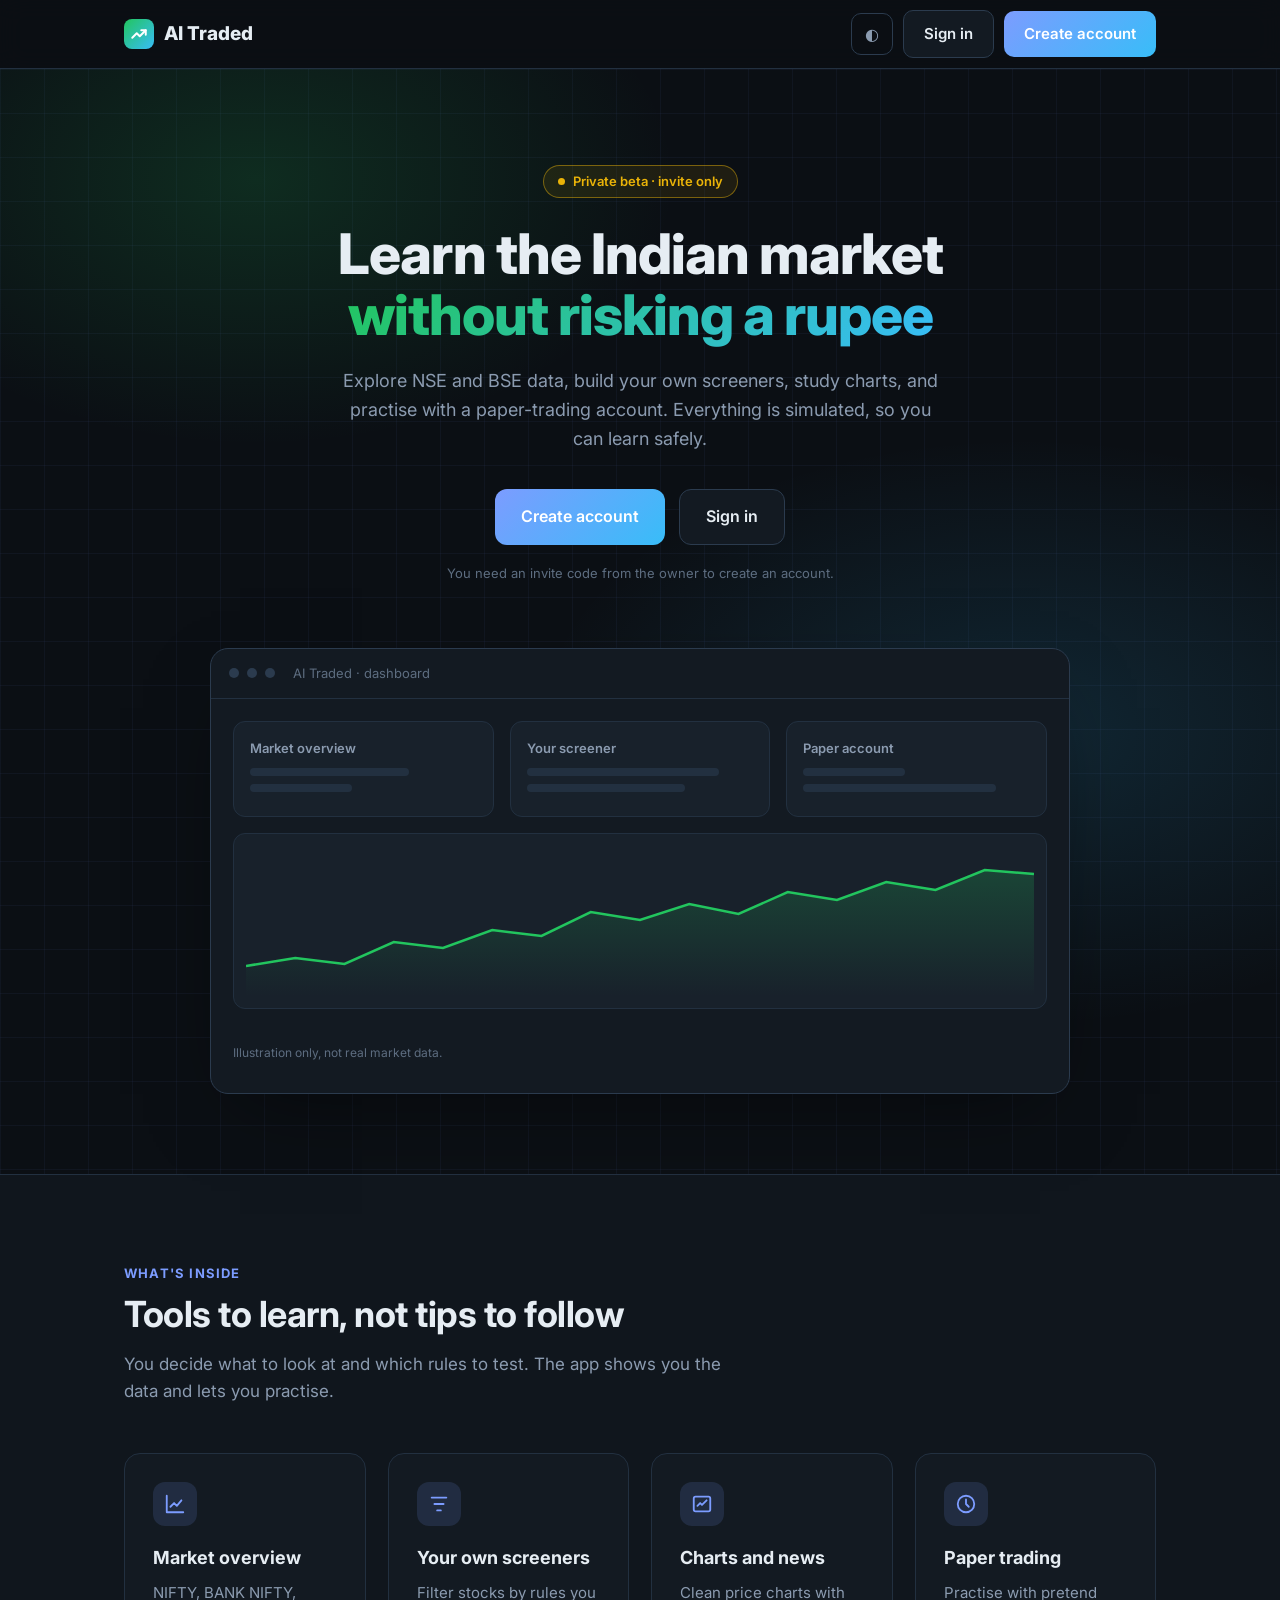
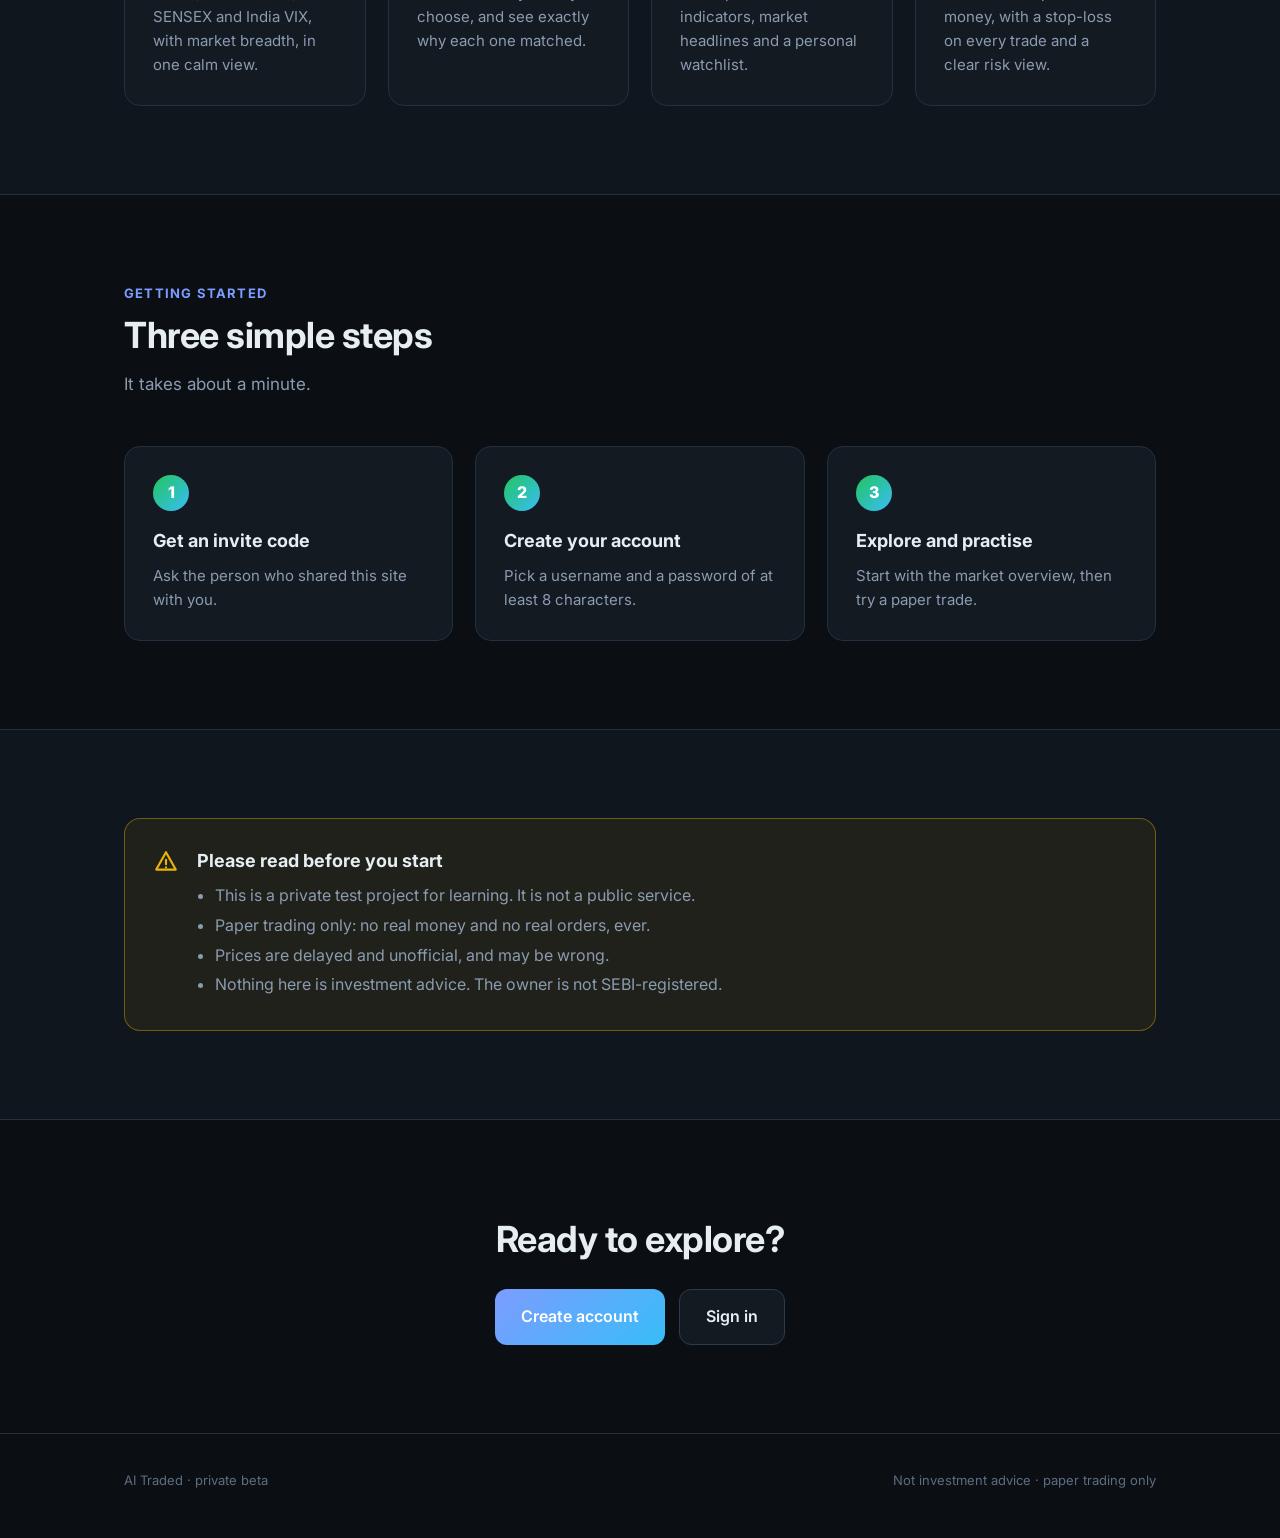
==== frontend/home.html @ 835e0529 "Private beta: home page, invite-only sign-in and sign-up, roomier layout - Logged-out visitors see a" ====
<!doctype html>
<html lang="en">
<head>
  <meta charset="utf-8">
  <meta name="viewport" content="width=device-width, initial-scale=1">
  <meta name="robots" content="noindex, nofollow">
  <title>AI Traded</title>
  <meta name="description" content="A private learning project for exploring Indian stock-market data and practising with paper trading.">
  <link rel="preconnect" href="https://fonts.googleapis.com">
  <link href="https://fonts.googleapis.com/css2?family=Inter:wght@400;500;600;700;800&display=swap" rel="stylesheet">
  <script>try { const t = localStorage.getItem("theme"); if (t) document.documentElement.dataset.theme = t; } catch { }</script>
  <style>
    :root {
      --bg: #0b0f14; --bg2: #10161d; --panel: #131a22; --panel2: #18212b; --line: #223040; --line2: #2b3b4e;
      --text: #e6edf3; --muted: #8b9bb0; --dim: #5d6d80;
      --bull: #22c55e; --bear: #ef4444; --warn: #eab308; --info: #38bdf8; --accent: #7c9cff;
      --grid: rgba(124,156,255,.05); --glow1: rgba(34,197,94,.16); --glow2: rgba(56,189,248,.14);
      color-scheme: dark;
    }
    :root[data-theme="light"] {
      --bg: #f4f6f9; --bg2: #eef1f5; --panel: #ffffff; --panel2: #f7f9fb; --line: #dfe5ec; --line2: #cfd8e3;
      --text: #0f1720; --muted: #566578; --dim: #8796a8;
      --bull: #15803d; --bear: #c62828; --warn: #a16207; --info: #0369a1; --accent: #3b5bdb;
      --grid: rgba(59,91,219,.06); --glow1: rgba(21,128,61,.10); --glow2: rgba(3,105,161,.09);
      color-scheme: light;
    }
    * { box-sizing: border-box; }
    html, body { margin: 0; }
    body { background: var(--bg); color: var(--text); font: 16px/1.6 "Inter", system-ui, sans-serif; overflow-x: hidden; }
    a { color: inherit; text-decoration: none; }
    .wrap { max-width: 1080px; margin: 0 auto; padding: 0 24px; }

    /* nav */
    nav { position: sticky; top: 0; z-index: 10; background: color-mix(in srgb, var(--bg) 82%, transparent);
      backdrop-filter: blur(12px); -webkit-backdrop-filter: blur(12px); border-bottom: 1px solid var(--line); }
    nav .wrap { display: flex; align-items: center; justify-content: space-between; height: 68px; gap: 12px; }
    .brand { display: flex; align-items: center; gap: 10px; font-weight: 800; font-size: 19px; }
    .logo { width: 30px; height: 30px; border-radius: 8px; background: linear-gradient(135deg, var(--bull), var(--info));
      display: grid; place-items: center; flex: none; }
    .logo svg { width: 18px; height: 18px; }
    .nav-actions { display: flex; gap: 10px; align-items: center; }
    .btn { display: inline-flex; align-items: center; justify-content: center; padding: 11px 20px; border-radius: 10px;
      font-weight: 600; font-size: 15px; border: 1px solid var(--line2); background: var(--panel); color: var(--text);
      transition: border-color .15s, filter .15s, transform .08s; white-space: nowrap; }
    .btn:hover { border-color: var(--accent); } .btn:active { transform: translateY(1px); }
    .btn.primary { border: 0; color: #fff; background: linear-gradient(135deg, var(--accent), var(--info)); }
    .btn.primary:hover { filter: brightness(1.08); }
    .btn.lg { padding: 14px 26px; font-size: 16px; border-radius: 12px; }

    /* hero */
    .hero { position: relative; padding: 96px 0 80px; text-align: center; }
    .hero::before { content: ""; position: absolute; inset: 0; z-index: -1; pointer-events: none;
      background:
        radial-gradient(600px 380px at 20% 10%, var(--glow1), transparent 70%),
        radial-gradient(700px 420px at 80% 60%, var(--glow2), transparent 70%),
        linear-gradient(var(--grid) 1px, transparent 1px) 0 0 / 44px 44px,
        linear-gradient(90deg, var(--grid) 1px, transparent 1px) 0 0 / 44px 44px; }
    .badge { display: inline-flex; align-items: center; gap: 8px; padding: 5px 14px; border-radius: 999px;
      font-size: 13px; font-weight: 600; color: var(--warn); border: 1px solid color-mix(in srgb, var(--warn) 45%, transparent);
      background: color-mix(in srgb, var(--warn) 9%, transparent); }
    .badge i { width: 7px; height: 7px; border-radius: 50%; background: var(--warn); }
    h1 { margin: 26px auto 20px; max-width: 760px; font-size: clamp(34px, 6vw, 56px); line-height: 1.1;
      letter-spacing: -1px; font-weight: 800; }
    h1 span { background: linear-gradient(135deg, var(--bull), var(--info)); -webkit-background-clip: text;
      background-clip: text; color: transparent; }
    .lead { margin: 0 auto; max-width: 600px; font-size: 18px; color: var(--muted); }
    .cta { display: flex; gap: 14px; justify-content: center; flex-wrap: wrap; margin-top: 36px; }
    .small { margin-top: 18px; font-size: 13px; color: var(--dim); }

    /* preview card (illustration only, no real data) */
    .preview { margin: 64px auto 0; max-width: 860px; border-radius: 18px; border: 1px solid var(--line2);
      background: var(--panel); box-shadow: 0 30px 80px -30px rgba(0,0,0,.5); overflow: hidden; text-align: left; }
    .pv-top { display: flex; gap: 8px; padding: 14px 18px; border-bottom: 1px solid var(--line); align-items: center; }
    .pv-top i { width: 10px; height: 10px; border-radius: 50%; background: var(--line2); }
    .pv-top span { margin-left: 10px; font-size: 13px; color: var(--dim); }
    .pv-body { display: grid; grid-template-columns: repeat(3, 1fr); gap: 16px; padding: 22px; }
    .pv-tile { border: 1px solid var(--line); border-radius: 12px; padding: 16px; background: var(--panel2); }
    .pv-tile b { display: block; font-size: 13px; color: var(--muted); font-weight: 600; margin-bottom: 10px; }
    .bar { height: 8px; border-radius: 99px; background: var(--line); margin: 8px 0; }
    .bar.a { width: 70%; } .bar.b { width: 45%; } .bar.c { width: 85%; }
    .pv-chart { grid-column: 1 / -1; border: 1px solid var(--line); border-radius: 12px; background: var(--panel2); padding: 12px; }
    .pv-chart svg { display: block; width: 100%; height: 150px; }
    .pv-cap { padding: 0 22px 18px; font-size: 12px; color: var(--dim); }

    /* sections */
    section { padding: 88px 0; }
    section.alt { background: var(--bg2); border-top: 1px solid var(--line); border-bottom: 1px solid var(--line); }
    .eyebrow { font-size: 13px; font-weight: 700; letter-spacing: 1.2px; text-transform: uppercase; color: var(--accent); }
    h2 { margin: 10px 0 14px; font-size: clamp(26px, 4vw, 36px); letter-spacing: -.5px; line-height: 1.2; }
    .sec-lead { margin: 0 0 48px; max-width: 620px; color: var(--muted); font-size: 17px; }

    .grid { display: grid; grid-template-columns: repeat(auto-fit, minmax(230px, 1fr)); gap: 22px; }
    .feature { padding: 28px; border-radius: 16px; border: 1px solid var(--line); background: var(--panel); }
    .ico { width: 44px; height: 44px; border-radius: 12px; display: grid; place-items: center; margin-bottom: 18px;
      background: color-mix(in srgb, var(--accent) 14%, transparent); color: var(--accent); }
    .ico svg { width: 22px; height: 22px; }
    .feature h3 { margin: 0 0 8px; font-size: 18px; }
    .feature p { margin: 0; color: var(--muted); font-size: 15px; }

    .steps { display: grid; grid-template-columns: repeat(auto-fit, minmax(240px, 1fr)); gap: 22px; counter-reset: s; }
    .step { padding: 28px; border-radius: 16px; border: 1px solid var(--line); background: var(--panel); }
    .step::before { counter-increment: s; content: counter(s); display: grid; place-items: center; width: 36px; height: 36px;
      border-radius: 50%; font-weight: 800; color: #fff; margin-bottom: 16px;
      background: linear-gradient(135deg, var(--bull), var(--info)); }
    .step h3 { margin: 0 0 8px; font-size: 18px; }
    .step p { margin: 0; color: var(--muted); font-size: 15px; }

    .notice { display: flex; gap: 18px; align-items: flex-start; padding: 28px; border-radius: 16px;
      border: 1px solid color-mix(in srgb, var(--warn) 40%, transparent); background: color-mix(in srgb, var(--warn) 7%, transparent); }
    .notice svg { flex: none; width: 26px; height: 26px; color: var(--warn); margin-top: 2px; }
    .notice h3 { margin: 0 0 8px; font-size: 18px; }
    .notice ul { margin: 0; padding-left: 18px; color: var(--muted); }
    .notice li { margin: 4px 0; }

    .final { text-align: center; }
    .final .cta { margin-top: 28px; }
    footer { padding: 36px 0 48px; border-top: 1px solid var(--line); color: var(--dim); font-size: 13px; }
    footer .wrap { display: flex; justify-content: space-between; gap: 16px; flex-wrap: wrap; }
    #theme { cursor: pointer; background: none; border: 1px solid var(--line2); color: var(--muted); border-radius: 10px;
      width: 42px; height: 42px; font-size: 16px; }

    @media (max-width: 640px) {
      .wrap { padding: 0 16px; }
      nav .btn.ghost { display: none; }
      .brand { white-space: nowrap; font-size: 17px; }
      nav .btn.primary { padding: 10px 14px; font-size: 14px; }
      .hero { padding: 64px 0 56px; }
      .pv-body { grid-template-columns: 1fr; }
      section { padding: 64px 0; }
      .notice { flex-direction: column; }
    }
  </style>
</head>
<body>
  <nav>
    <div class="wrap">
      <a class="brand" href="/"><span class="logo"><svg viewBox="0 0 24 24" fill="none" stroke="#fff" stroke-width="2.6" stroke-linecap="round" stroke-linejoin="round"><path d="M3 17l6-6 4 4 8-8"/><path d="M15 7h6v6"/></svg></span>AI Traded</a>
      <div class="nav-actions">
        <button id="theme" title="Light / dark" aria-label="Toggle light or dark theme">◐</button>
        <a class="btn ghost" href="/login">Sign in</a>
        <a class="btn primary" href="/signup" data-signup>Create account</a>
      </div>
    </div>
  </nav>

  <header class="hero">
    <div class="wrap">
      <span class="badge"><i></i>Private beta · invite only</span>
      <h1>Learn the Indian market <span>without risking a rupee</span></h1>
      <p class="lead">Explore NSE and BSE data, build your own screeners, study charts, and practise with a paper-trading
        account. Everything is simulated, so you can learn safely.</p>
      <div class="cta">
        <a class="btn primary lg" href="/signup" data-signup>Create account</a>
        <a class="btn lg" href="/login">Sign in</a>
      </div>
      <p class="small">You need an invite code from the owner to create an account.</p>

      <div class="preview" aria-hidden="true">
        <div class="pv-top"><i></i><i></i><i></i><span>AI Traded · dashboard</span></div>
        <div class="pv-body">
          <div class="pv-tile"><b>Market overview</b><div class="bar a"></div><div class="bar b"></div></div>
          <div class="pv-tile"><b>Your screener</b><div class="bar c"></div><div class="bar a"></div></div>
          <div class="pv-tile"><b>Paper account</b><div class="bar b"></div><div class="bar c"></div></div>
          <div class="pv-chart">
            <svg viewBox="0 0 800 150" preserveAspectRatio="none">
              <defs><linearGradient id="g" x1="0" x2="0" y1="0" y2="1"><stop offset="0" stop-color="#22c55e" stop-opacity=".22"/><stop offset="1" stop-color="#22c55e" stop-opacity="0"/></linearGradient></defs>
              <path d="M0 120 L50 112 L100 118 L150 96 L200 102 L250 84 L300 90 L350 66 L400 74 L450 58 L500 68 L550 46 L600 54 L650 36 L700 44 L750 24 L800 28 L800 150 L0 150 Z" fill="url(#g)"/>
              <path d="M0 120 L50 112 L100 118 L150 96 L200 102 L250 84 L300 90 L350 66 L400 74 L450 58 L500 68 L550 46 L600 54 L650 36 L700 44 L750 24 L800 28" fill="none" stroke="#22c55e" stroke-width="2.5"/>
            </svg>
          </div>
        </div>
        <p class="pv-cap">Illustration only, not real market data.</p>
      </div>
    </div>
  </header>

  <section class="alt">
    <div class="wrap">
      <div class="eyebrow">What's inside</div>
      <h2>Tools to learn, not tips to follow</h2>
      <p class="sec-lead">You decide what to look at and which rules to test. The app shows you the data and lets you practise.</p>
      <div class="grid">
        <div class="feature">
          <div class="ico"><svg viewBox="0 0 24 24" fill="none" stroke="currentColor" stroke-width="2" stroke-linecap="round" stroke-linejoin="round"><path d="M3 3v18h18"/><path d="M7 15l4-4 3 3 5-6"/></svg></div>
          <h3>Market overview</h3>
          <p>NIFTY, BANK NIFTY, SENSEX and India VIX, with market breadth, in one calm view.</p>
        </div>
        <div class="feature">
          <div class="ico"><svg viewBox="0 0 24 24" fill="none" stroke="currentColor" stroke-width="2" stroke-linecap="round" stroke-linejoin="round"><path d="M4 5h16"/><path d="M7 12h10"/><path d="M10 19h4"/></svg></div>
          <h3>Your own screeners</h3>
          <p>Filter stocks by rules you choose, and see exactly why each one matched.</p>
        </div>
        <div class="feature">
          <div class="ico"><svg viewBox="0 0 24 24" fill="none" stroke="currentColor" stroke-width="2" stroke-linecap="round" stroke-linejoin="round"><rect x="3" y="4" width="18" height="16" rx="2"/><path d="M7 14l3-3 2 2 5-5"/></svg></div>
          <h3>Charts and news</h3>
          <p>Clean price charts with indicators, market headlines and a personal watchlist.</p>
        </div>
        <div class="feature">
          <div class="ico"><svg viewBox="0 0 24 24" fill="none" stroke="currentColor" stroke-width="2" stroke-linecap="round" stroke-linejoin="round"><circle cx="12" cy="12" r="9"/><path d="M12 7v5l3 3"/></svg></div>
          <h3>Paper trading</h3>
          <p>Practise with pretend money, with a stop-loss on every trade and a clear risk view.</p>
        </div>
      </div>
    </div>
  </section>

  <section>
    <div class="wrap">
      <div class="eyebrow">Getting started</div>
      <h2>Three simple steps</h2>
      <p class="sec-lead">It takes about a minute.</p>
      <div class="steps">
        <div class="step"><h3>Get an invite code</h3><p>Ask the person who shared this site with you.</p></div>
        <div class="step"><h3>Create your account</h3><p>Pick a username and a password of at least 8 characters.</p></div>
        <div class="step"><h3>Explore and practise</h3><p>Start with the market overview, then try a paper trade.</p></div>
      </div>
    </div>
  </section>

  <section class="alt">
    <div class="wrap">
      <div class="notice">
        <svg viewBox="0 0 24 24" fill="none" stroke="currentColor" stroke-width="2" stroke-linecap="round" stroke-linejoin="round"><path d="M12 3l9 16H3z"/><path d="M12 10v4"/><path d="M12 17h.01"/></svg>
        <div>
          <h3>Please read before you start</h3>
          <ul>
            <li>This is a private test project for learning. It is not a public service.</li>
            <li>Paper trading only: no real money and no real orders, ever.</li>
            <li>Prices are delayed and unofficial, and may be wrong.</li>
            <li>Nothing here is investment advice. The owner is not SEBI-registered.</li>
          </ul>
        </div>
      </div>
    </div>
  </section>

  <section class="final">
    <div class="wrap">
      <h2>Ready to explore?</h2>
      <div class="cta">
        <a class="btn primary lg" href="/signup" data-signup>Create account</a>
        <a class="btn lg" href="/login">Sign in</a>
      </div>
    </div>
  </section>

  <footer>
    <div class="wrap">
      <span>AI Traded · private beta</span>
      <span>Not investment advice · paper trading only</span>
    </div>
  </footer>

  <script>
    document.getElementById("theme").addEventListener("click", () => {
      const cur = document.documentElement.dataset.theme === "light" ? "dark" : "light";
      document.documentElement.dataset.theme = cur;
      try { localStorage.setItem("theme", cur); } catch { }
    });
    // if the owner turned sign-up off, send "Create account" buttons to sign in instead
    fetch("/api/auth/me").then((r) => r.json()).then((d) => {
      if (!d.signup_enabled) document.querySelectorAll("[data-signup]").forEach((a) => {
        a.href = "/login"; a.textContent = "Sign in";
      });
    }).catch(() => { });
  </script>
</body>
</html>
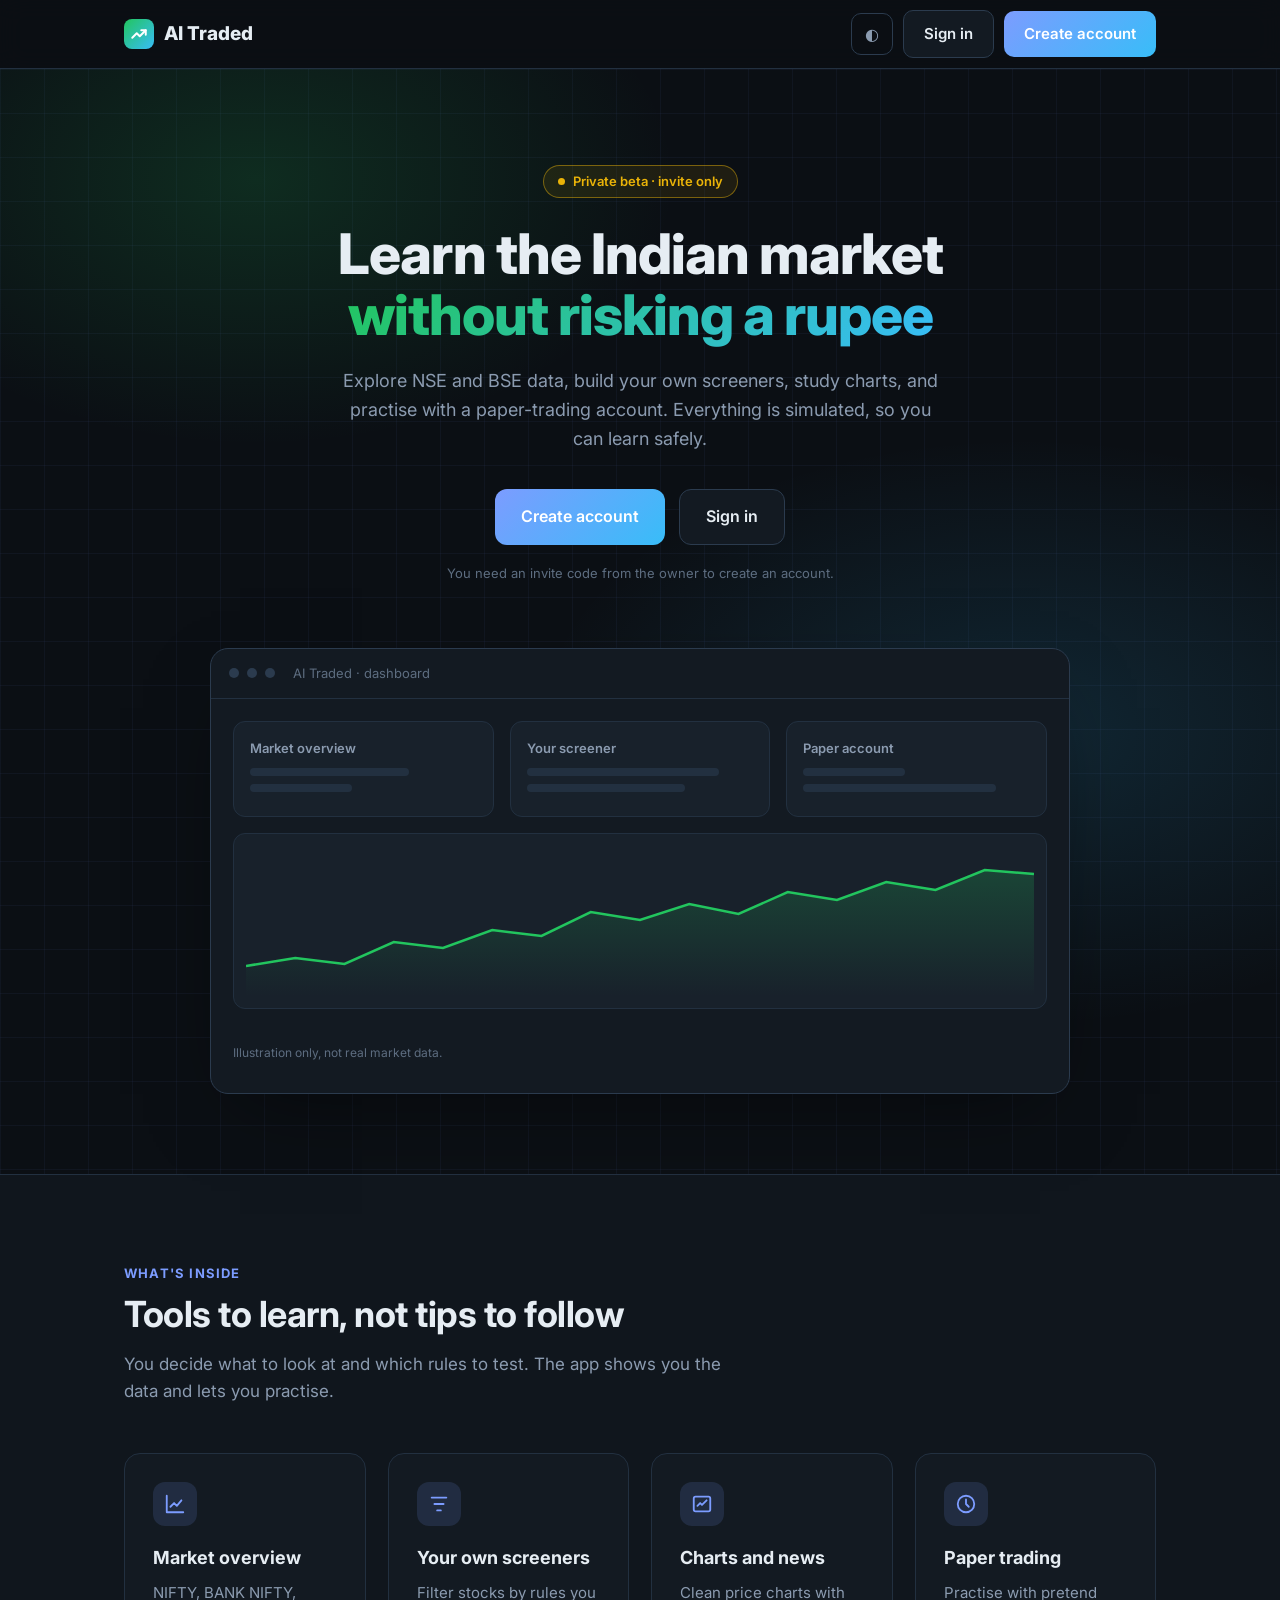
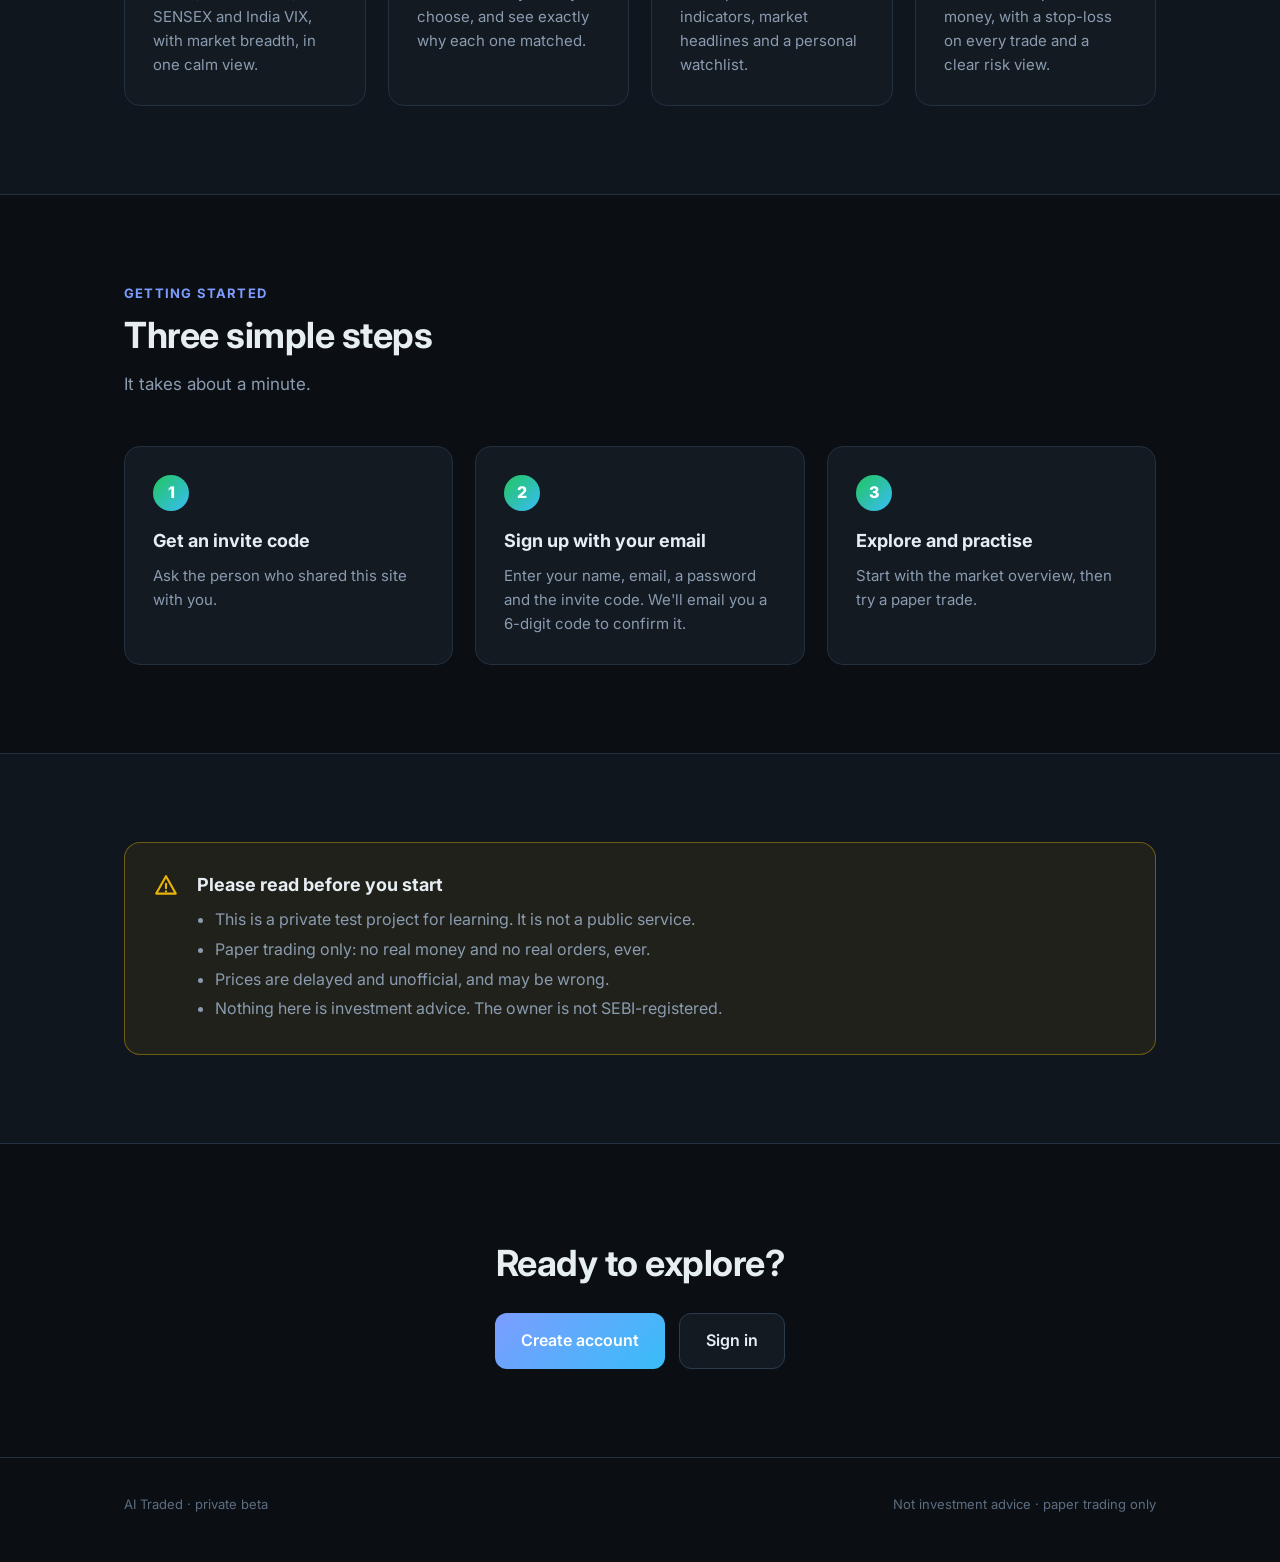
==== commit 2a028204: "Email accounts: sign up with a 6-digit emailed code, forgot password - Sign-up: name, email, passwor" ====
--- a/frontend/home.html
+++ b/frontend/home.html
@@ -211,7 +211,7 @@
       <p class="sec-lead">It takes about a minute.</p>
       <div class="steps">
         <div class="step"><h3>Get an invite code</h3><p>Ask the person who shared this site with you.</p></div>
-        <div class="step"><h3>Create your account</h3><p>Pick a username and a password of at least 8 characters.</p></div>
+        <div class="step"><h3>Sign up with your email</h3><p>Enter your name, email, a password and the invite code. We'll email you a 6-digit code to confirm it.</p></div>
         <div class="step"><h3>Explore and practise</h3><p>Start with the market overview, then try a paper trade.</p></div>
       </div>
     </div>
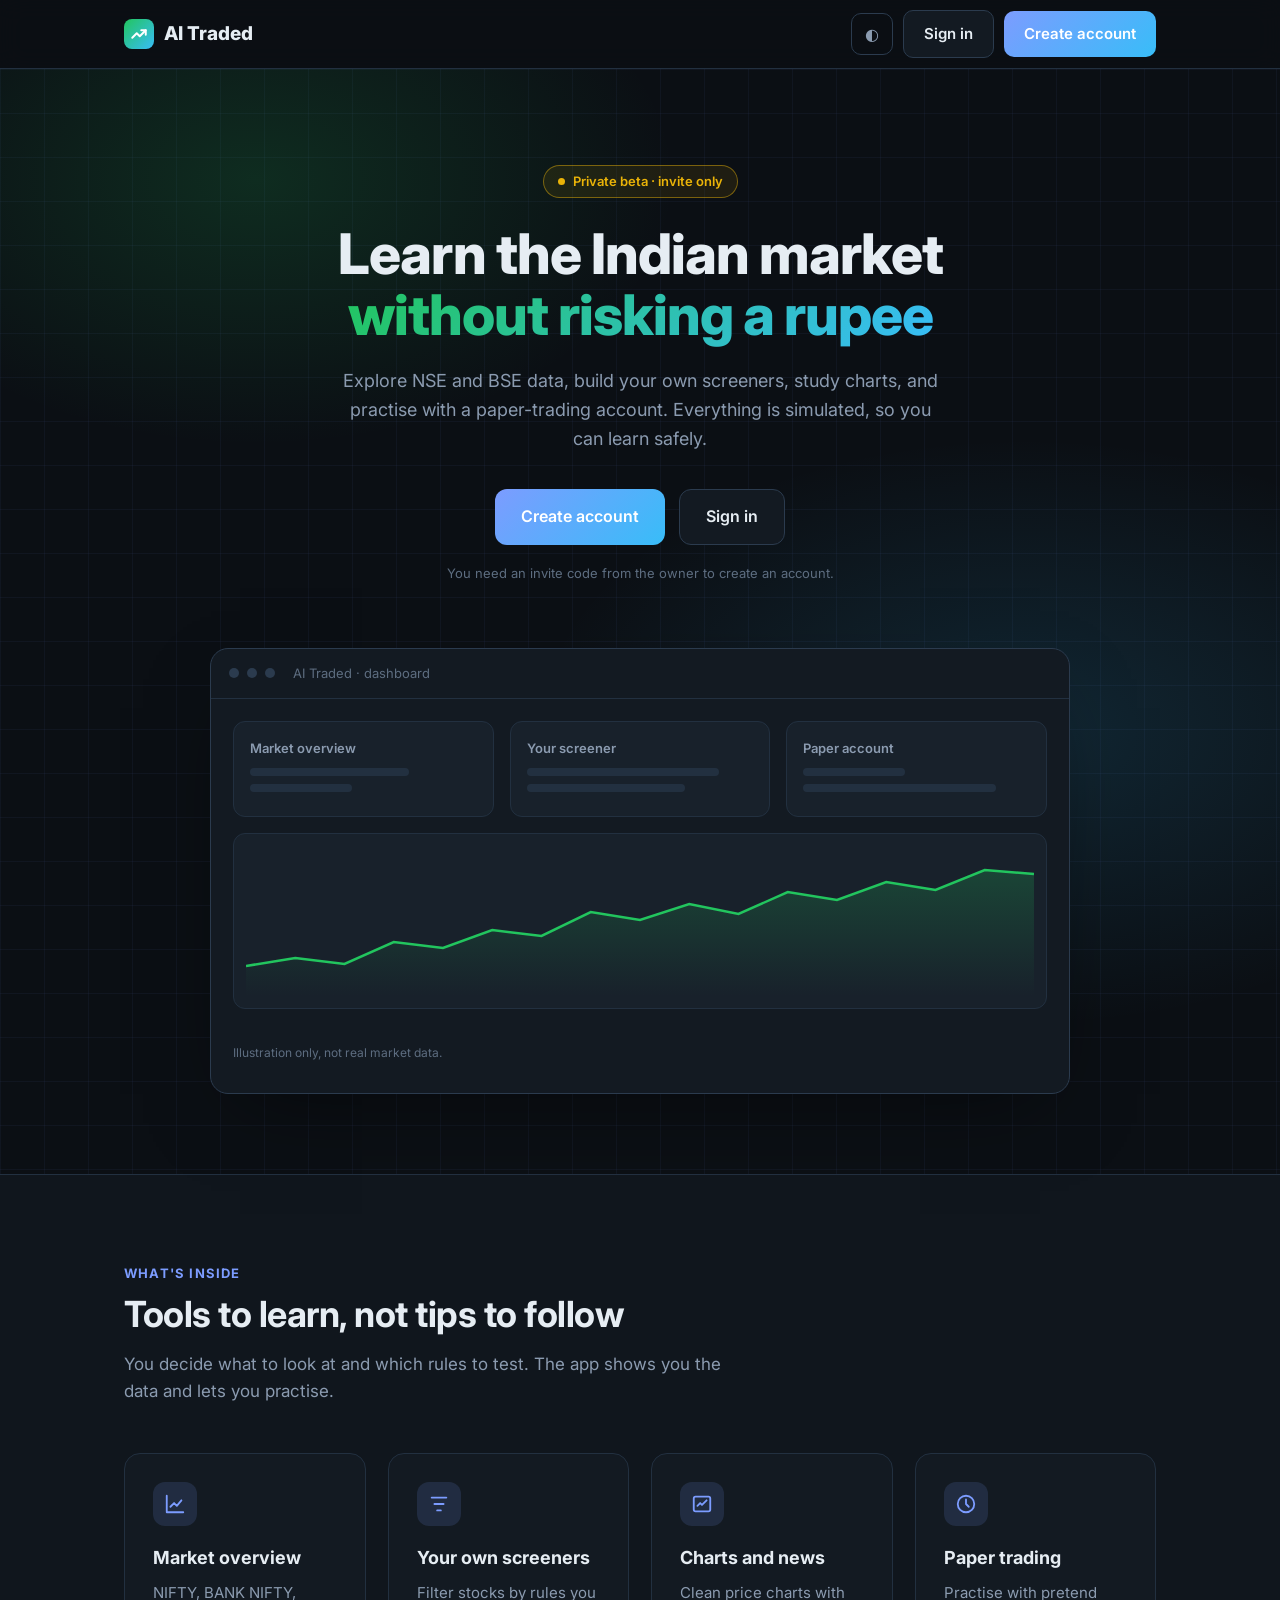
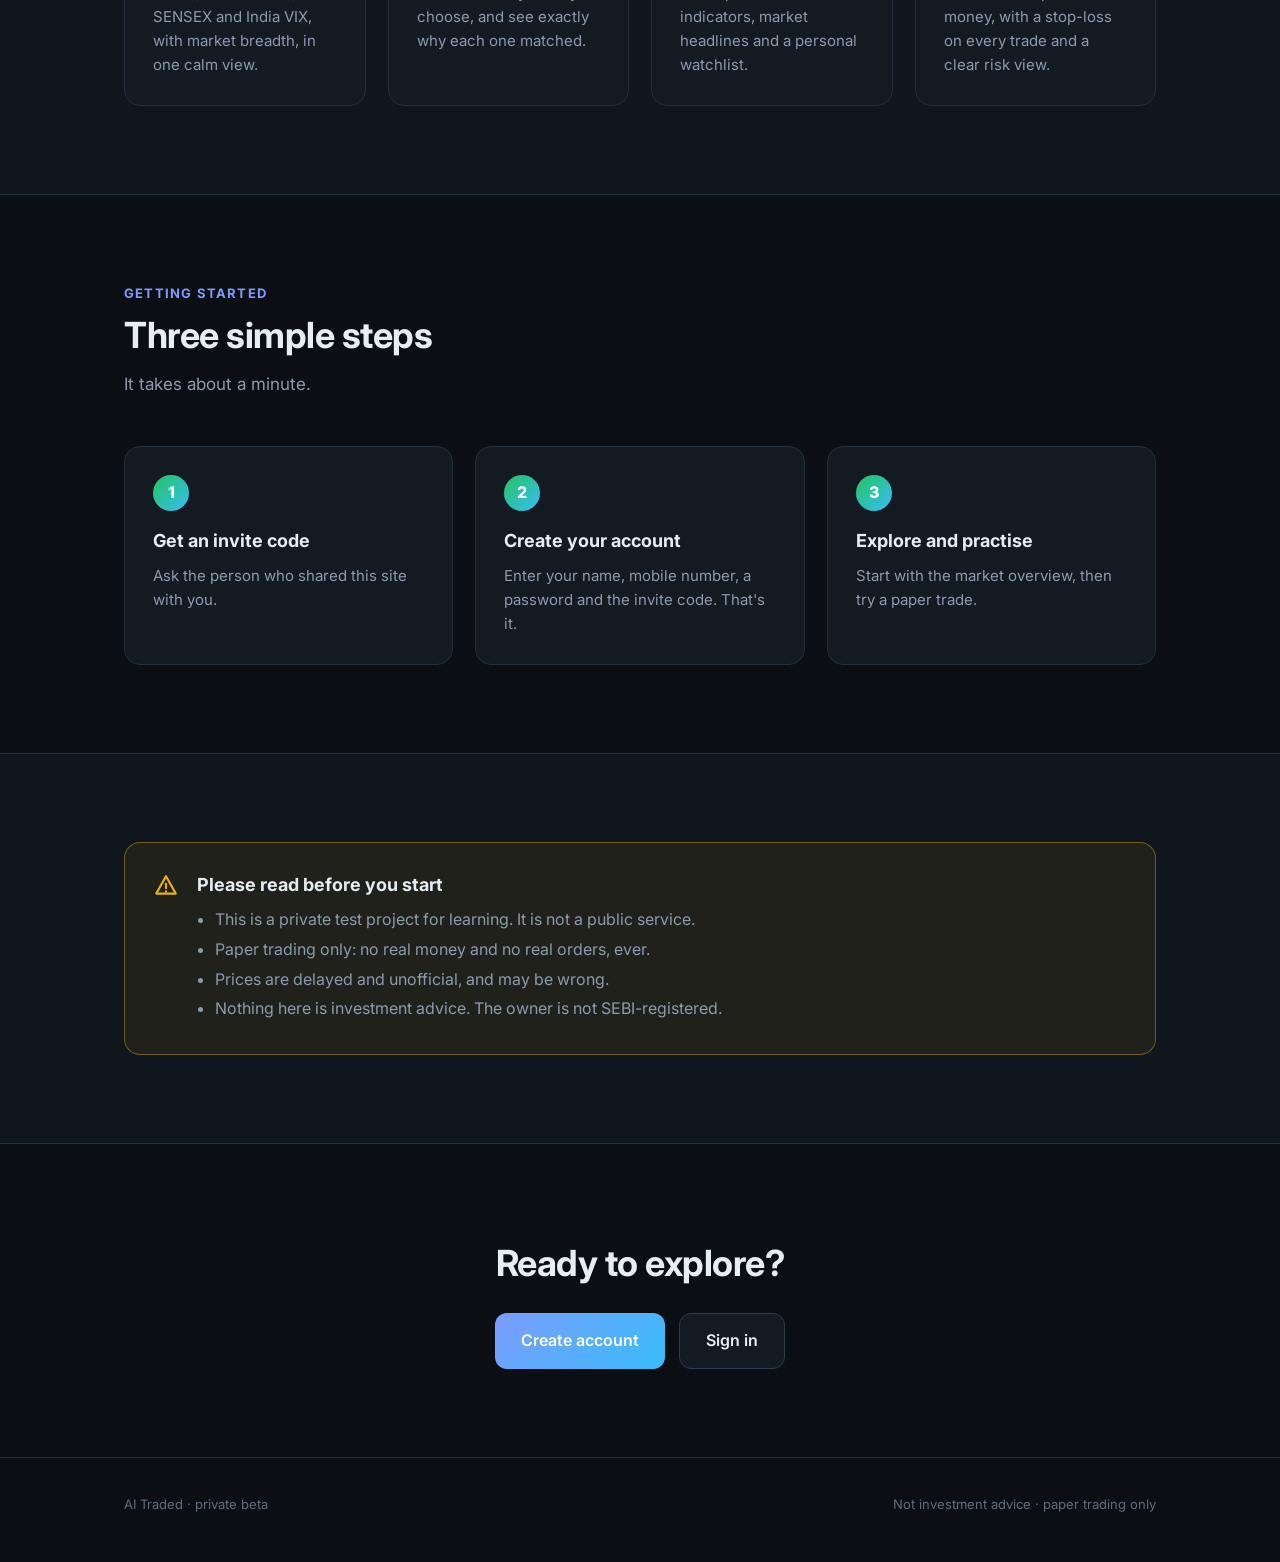
==== commit 5881e710: "Sign up with a mobile number (no OTP) until email is set up; owner Members page - Mobile sign-up: na" ====
--- a/frontend/home.html
+++ b/frontend/home.html
@@ -211,7 +211,7 @@
       <p class="sec-lead">It takes about a minute.</p>
       <div class="steps">
         <div class="step"><h3>Get an invite code</h3><p>Ask the person who shared this site with you.</p></div>
-        <div class="step"><h3>Sign up with your email</h3><p>Enter your name, email, a password and the invite code. We'll email you a 6-digit code to confirm it.</p></div>
+        <div class="step"><h3>Create your account</h3><p>Enter your name, mobile number, a password and the invite code. That's it.</p></div>
         <div class="step"><h3>Explore and practise</h3><p>Start with the market overview, then try a paper trade.</p></div>
       </div>
     </div>
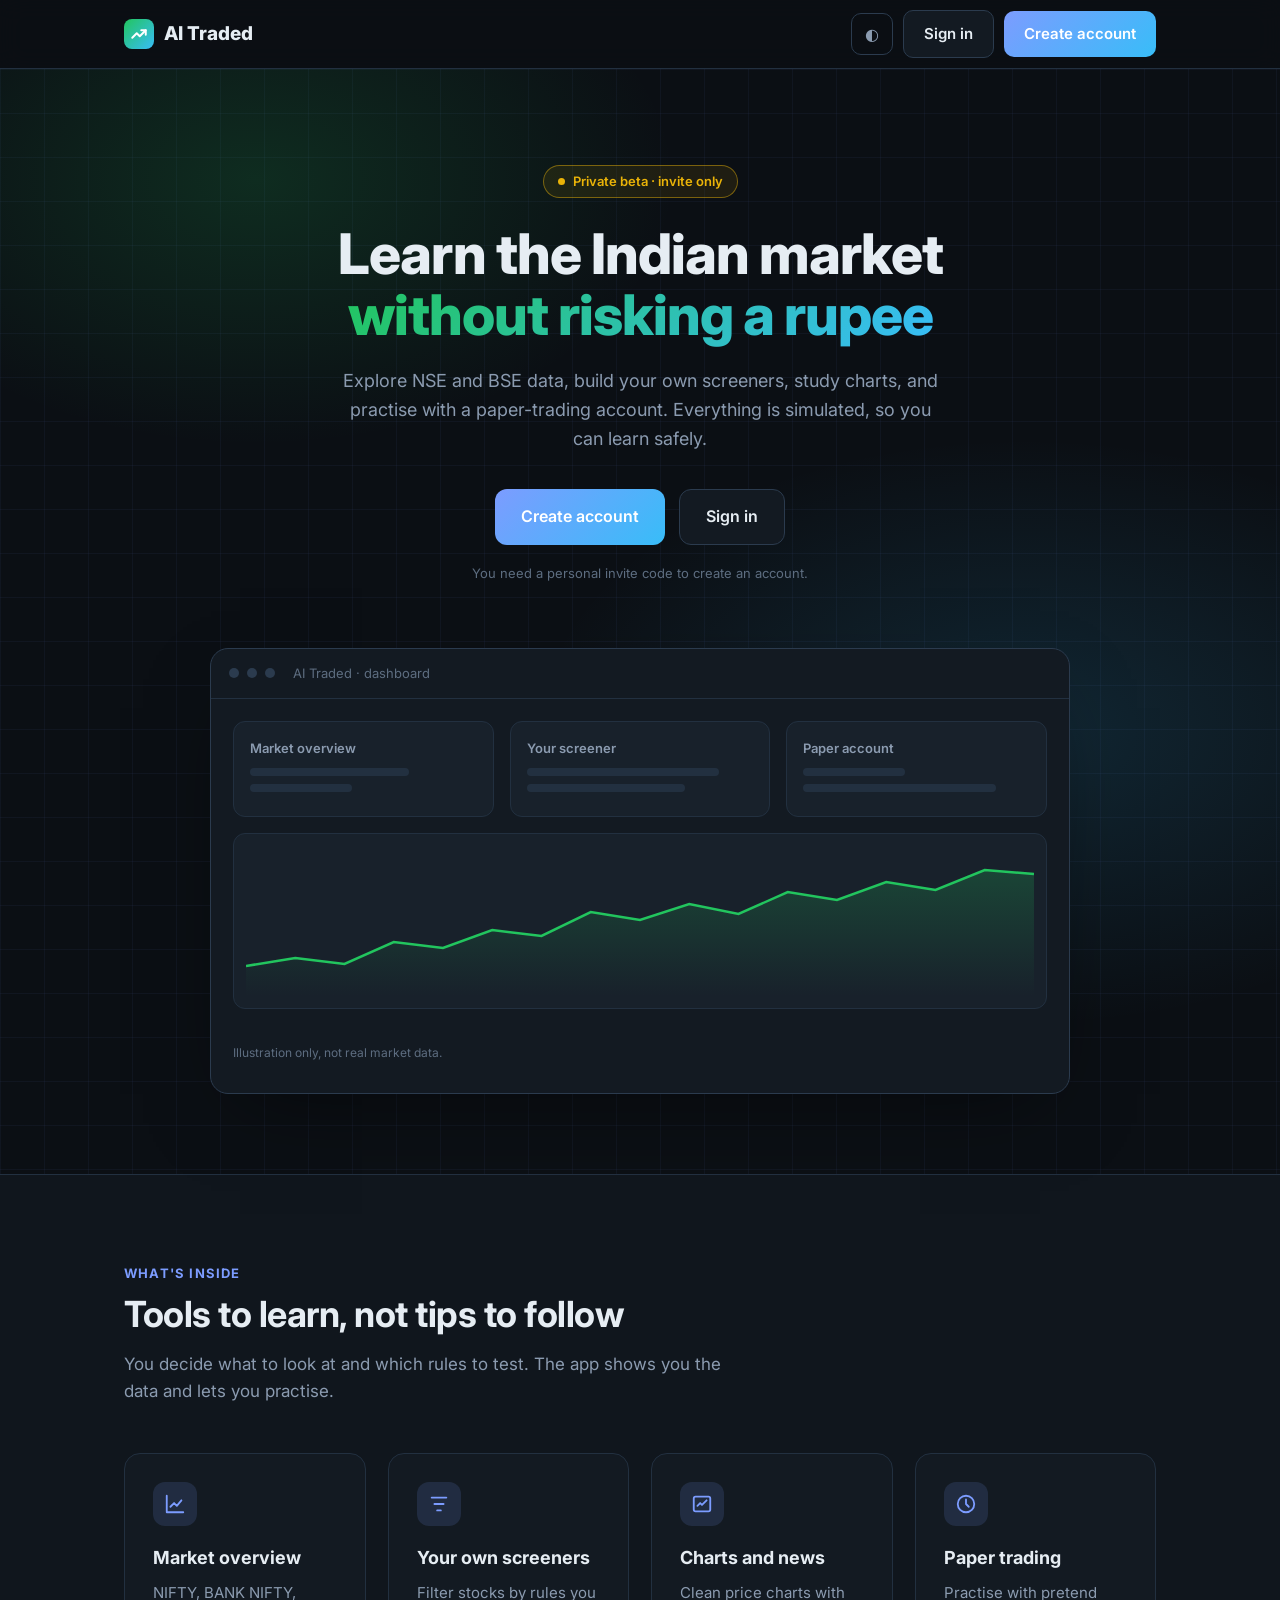
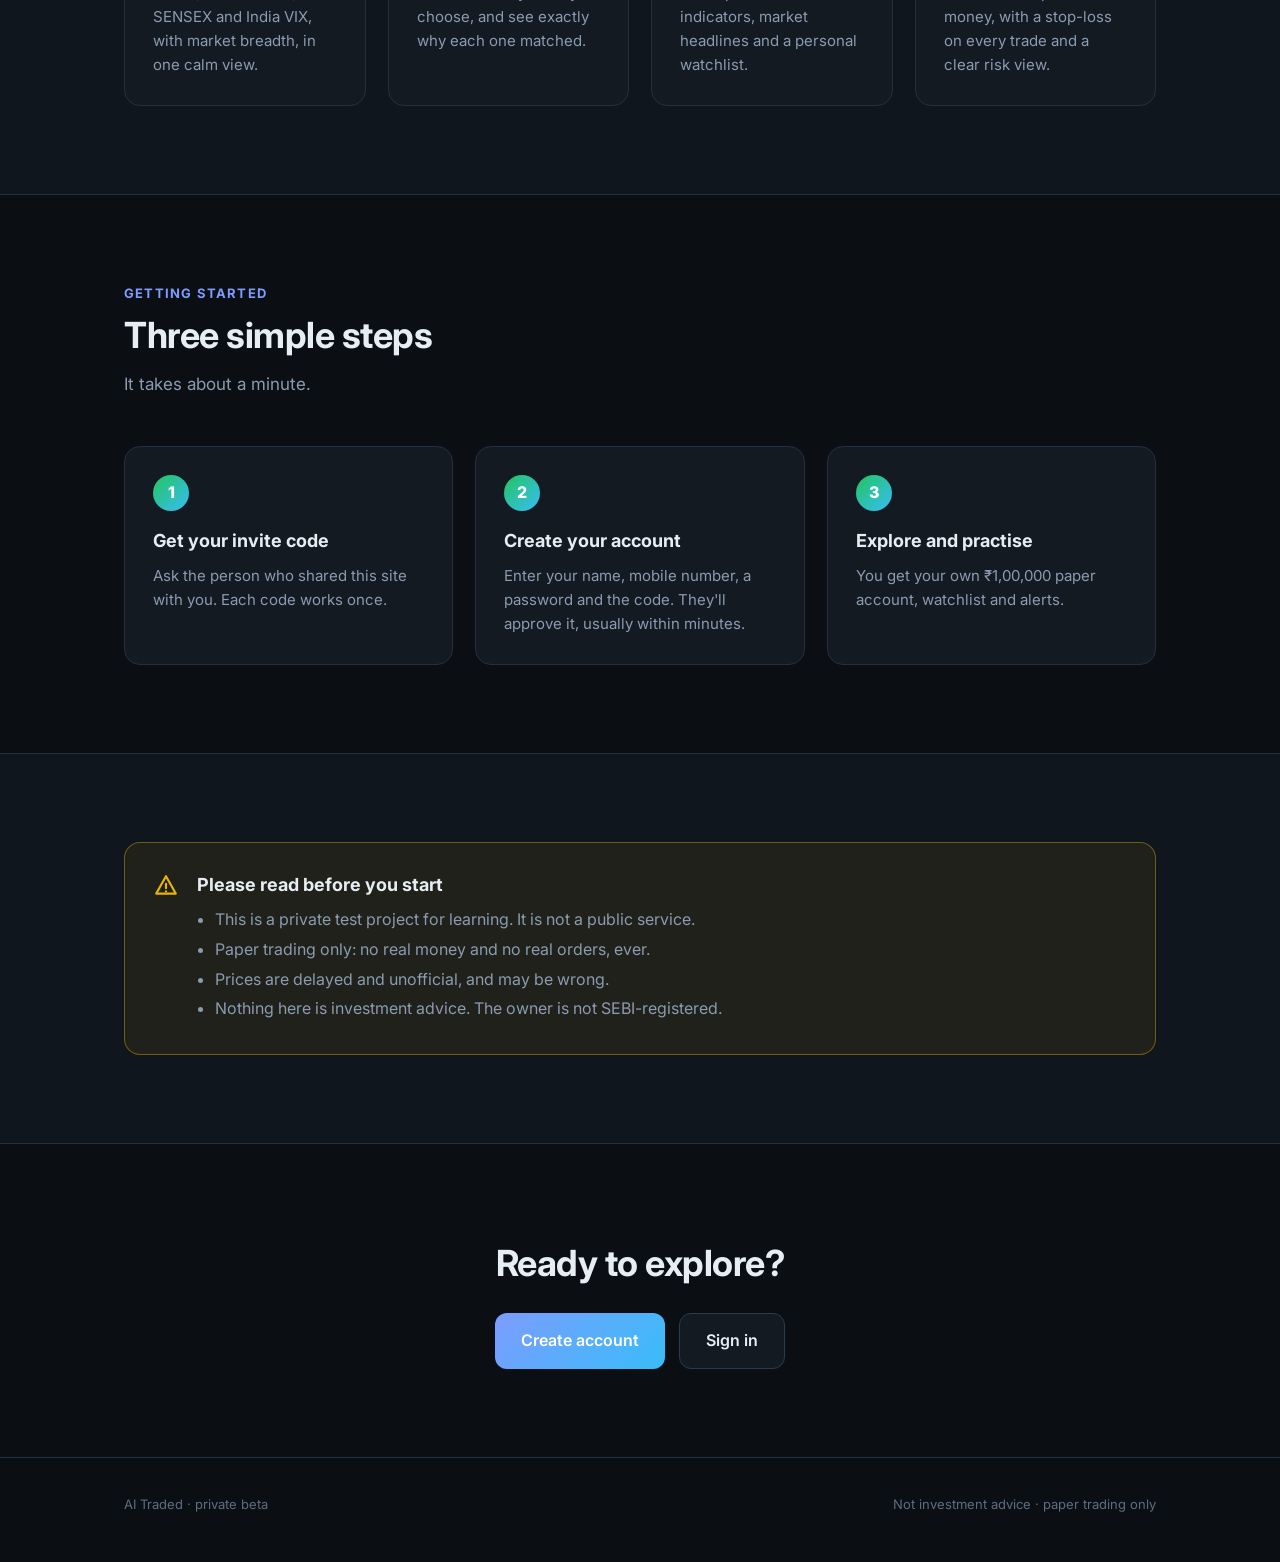
==== commit f2608fd2: "Per-person data, single-use invite codes, owner approval, optional email - Each person has their own" ====
--- a/frontend/home.html
+++ b/frontend/home.html
@@ -153,7 +153,7 @@
         <a class="btn primary lg" href="/signup" data-signup>Create account</a>
         <a class="btn lg" href="/login">Sign in</a>
       </div>
-      <p class="small">You need an invite code from the owner to create an account.</p>
+      <p class="small">You need a personal invite code to create an account.</p>
 
       <div class="preview" aria-hidden="true">
         <div class="pv-top"><i></i><i></i><i></i><span>AI Traded · dashboard</span></div>
@@ -210,9 +210,9 @@
       <h2>Three simple steps</h2>
       <p class="sec-lead">It takes about a minute.</p>
       <div class="steps">
-        <div class="step"><h3>Get an invite code</h3><p>Ask the person who shared this site with you.</p></div>
-        <div class="step"><h3>Create your account</h3><p>Enter your name, mobile number, a password and the invite code. That's it.</p></div>
-        <div class="step"><h3>Explore and practise</h3><p>Start with the market overview, then try a paper trade.</p></div>
+        <div class="step"><h3>Get your invite code</h3><p>Ask the person who shared this site with you. Each code works once.</p></div>
+        <div class="step"><h3>Create your account</h3><p>Enter your name, mobile number, a password and the code. They'll approve it, usually within minutes.</p></div>
+        <div class="step"><h3>Explore and practise</h3><p>You get your own ₹1,00,000 paper account, watchlist and alerts.</p></div>
       </div>
     </div>
   </section>
@@ -259,7 +259,7 @@
     });
     // if the owner turned sign-up off, send "Create account" buttons to sign in instead
     fetch("/api/auth/me").then((r) => r.json()).then((d) => {
-      if (!d.signup_enabled) document.querySelectorAll("[data-signup]").forEach((a) => {
+      if (!d.signup_enabled && !d.phone_signup_enabled) document.querySelectorAll("[data-signup]").forEach((a) => {
         a.href = "/login"; a.textContent = "Sign in";
       });
     }).catch(() => { });
